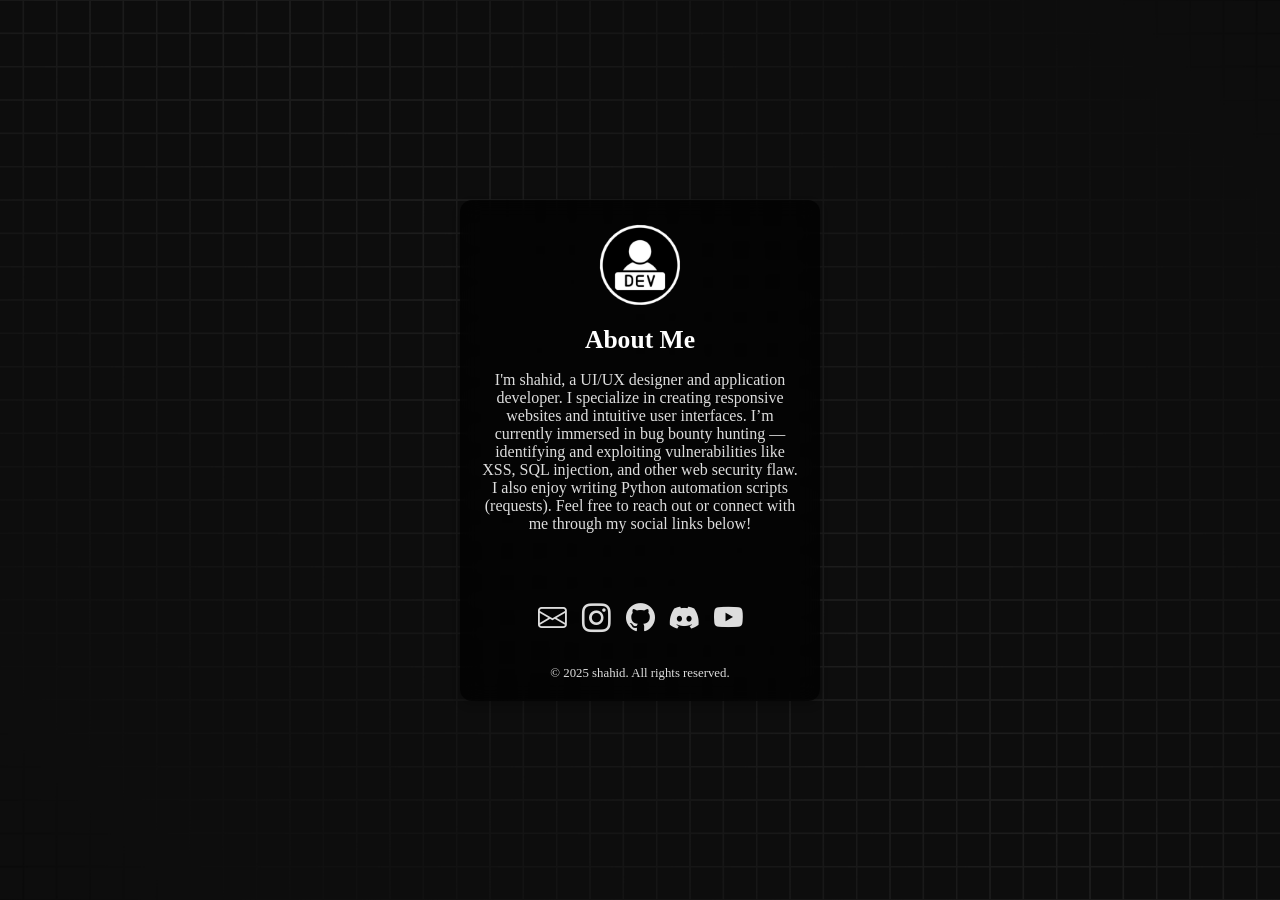
==== index.html @ e35a1c0a "f" ====
<!DOCTYPE html>
<html lang="en">
<head>
  <meta charset="UTF-8">
  <meta name="viewport" content="width=device-width, initial-scale=1.0">
  <meta http-equiv="Cache-Control" content="no-cache"/>
	<link rel="icon" type="image/png" href="/profile.png">
  <title>SHAHID.IS-A.DEV</title>
  <link href="https://cdn.jsdelivr.net/npm/bootstrap-icons/font/bootstrap-icons.css" rel="stylesheet">
  <link rel="stylesheet" href="style.css">
</head>
<body>
  <div class="card">
    <div class="profile-img"></div>
    <h2>About Me</h2>
    <p class="info">
      I'm shahid, a UI/UX designer and application developer. I specialize in creating responsive websites and intuitive user interfaces. I’m currently immersed in bug bounty hunting — identifying and exploiting vulnerabilities like XSS, SQL injection, and other web security flaw. I also enjoy writing Python automation scripts (requests). Feel free to reach out or connect with me through my social links below!
    </p>
    <div class="social-links">
      <a href="mailto:connect@shahid.is-a.dev" class="social-icon" target="_blank" rel="noopener noreferrer">
        <i class="bi bi-envelope"></i>
      </a>
      <a href="https://www.instagram.com/_md_shahid_9211_/" class="social-icon" target="_blank" rel="noopener noreferrer">
        <i class="bi bi-instagram"></i>
      </a>
      <a href="https://github.com/shahidadev" class="social-icon" target="_blank" rel="noopener noreferrer">
        <i class="bi bi-github"></i>
      </a>
      <a href="https://discord.com/users/shahidadev" class="social-icon" target="_blank" rel="noopener noreferrer">
        <i class="bi bi-discord"></i>
      </a>
      <a href="https://www.youtube.com/@Shahidis-aDev" class="social-icon" target="_blank" rel="noopener noreferrer">
        <i class="bi bi-youtube"></i>
      </a>
    </div>
    <footer class="footer">
      <p>&copy; 2025 shahid. All rights reserved.</p>
    </footer>
  </div>
</body>
</html>
---- style.css ----
html, body {
  margin: 0;
  padding: 0;
  height: 100%;
  overflow-x: hidden;
  background-color: #000;
  background-image: url('background.png');
  background-size: cover;
  background-position: center;
  background-repeat: no-repeat;
}

body {
  display: flex;
  justify-content: center;
  align-items: center;
  min-height: 100vh;
}

.card {
  background: rgba(0, 0, 0, 0.7);
  border-radius: 12px;
  box-shadow: 0 4px 8px rgba(0, 0, 0, 0.2);
  width: 90%;
  max-width: 320px;
  text-align: center;
  padding: 20px;
  color: white;
  backdrop-filter: blur(10px);
  display: flex;
  flex-direction: column;
  justify-content: space-between;
}

.profile-img {
  width: 90px;
  height: 90px;
  margin: 0 auto 15px;
  background-image: url('profile.png');
  background-size: cover;
  background-position: center;
  border-radius: 50%;
}

.card h2 {
  font-size: 1.6em;
  font-weight: bold;
  margin: 0;
}

.card .info {
  font-size: 1em;
  color: #ddd;
  margin-bottom: 70px;
}

.social-links {
  display: flex;
  justify-content: center;
  gap: 15px;
  margin-bottom: 10px;
}

.social-icon {
  color: #ddd;
  font-size: 1.8em;
  text-decoration: none;
  transition: color 0.3s ease;
}

.social-icon:hover {
  color: #007BFF;
}

.footer {
  font-size: 0.8em;
  color: #ddd;
  margin-top: 20px;
}

.footer p {
  margin: 0;
}
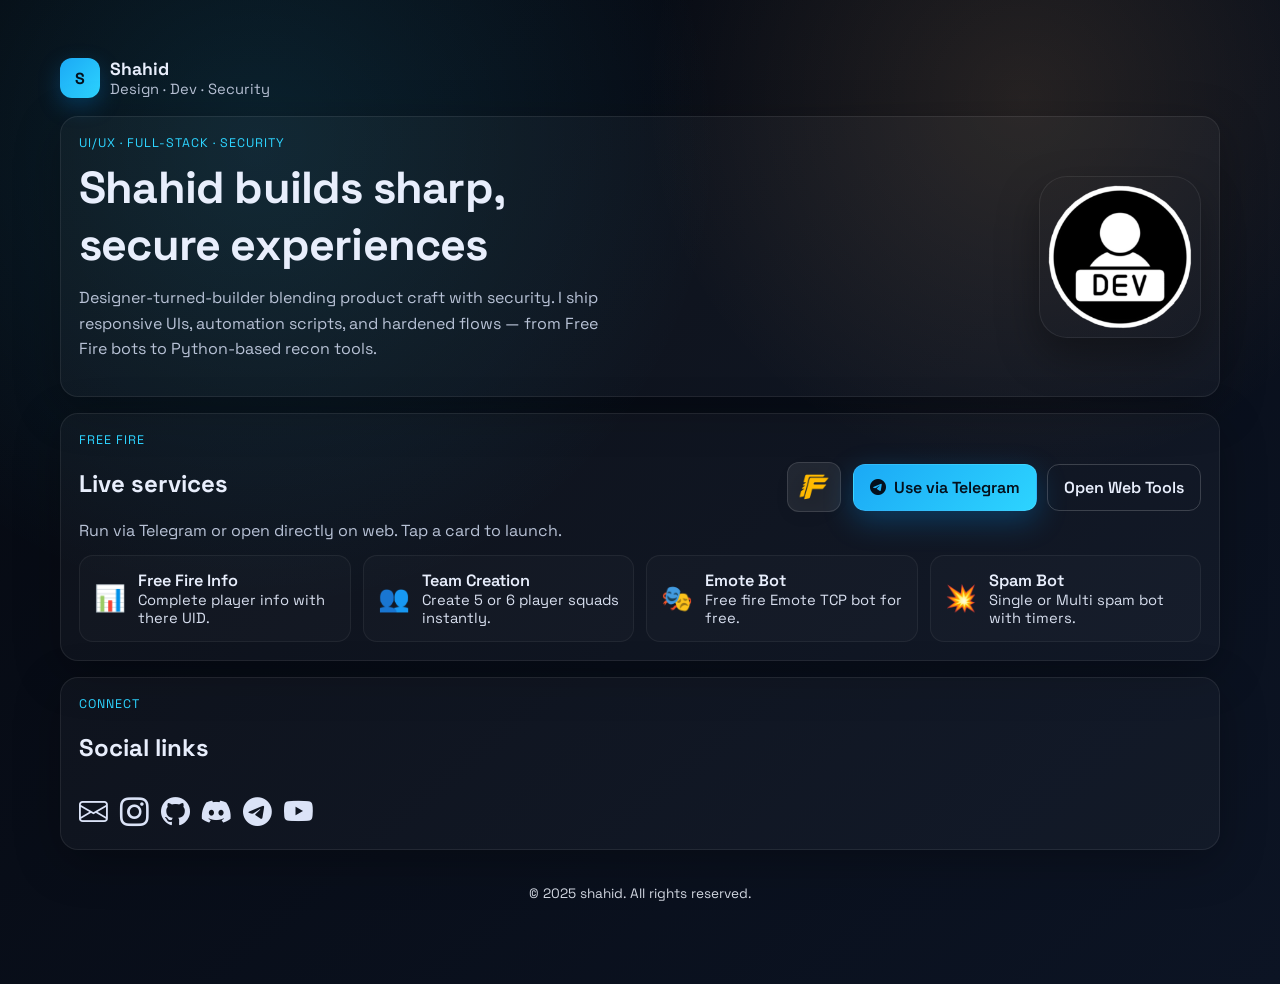
==== commit 16b0d2b3: "new site" ====
--- a/index.html
+++ b/index.html
@@ -6,33 +6,103 @@
   <meta http-equiv="Cache-Control" content="no-cache"/>
 	<link rel="icon" type="image/png" href="/profile.png">
   <title>SHAHID.IS-A.DEV</title>
+    <link href="https://fonts.googleapis.com/css2?family=Space+Grotesk:wght@400;500;600&display=swap" rel="stylesheet">
   <link href="https://cdn.jsdelivr.net/npm/bootstrap-icons/font/bootstrap-icons.css" rel="stylesheet">
   <link rel="stylesheet" href="style.css">
 </head>
 <body>
-  <div class="card">
-    <div class="profile-img"></div>
-    <h2>About Me</h2>
-    <p class="info">
-      I'm shahid, a UI/UX designer and application developer. I specialize in creating responsive websites and intuitive user interfaces. I’m currently immersed in bug bounty hunting — identifying and exploiting vulnerabilities like XSS, SQL injection, and other web security flaw. I also enjoy writing Python automation scripts (requests). Feel free to reach out or connect with me through my social links below!
-    </p>
-    <div class="social-links">
-      <a href="mailto:connect@shahid.is-a.dev" class="social-icon" target="_blank" rel="noopener noreferrer">
-        <i class="bi bi-envelope"></i>
-      </a>
-      <a href="https://www.instagram.com/_md_shahid_9211_/" class="social-icon" target="_blank" rel="noopener noreferrer">
-        <i class="bi bi-instagram"></i>
-      </a>
-      <a href="https://github.com/shahidadev" class="social-icon" target="_blank" rel="noopener noreferrer">
-        <i class="bi bi-github"></i>
-      </a>
-      <a href="https://discord.com/users/shahidadev" class="social-icon" target="_blank" rel="noopener noreferrer">
-        <i class="bi bi-discord"></i>
-      </a>
-      <a href="https://www.youtube.com/@Shahidis-aDev" class="social-icon" target="_blank" rel="noopener noreferrer">
-        <i class="bi bi-youtube"></i>
-      </a>
-    </div>
+  <div class="shell">
+    <header class="masthead">
+      <div class="brand">
+        <div class="brand-mark">S</div>
+        <div>
+          <div class="brand-name">Shahid</div>
+          <div class="brand-tag">Design · Dev · Security</div>
+        </div>
+      </div>
+    </header>
+
+    <main class="grid">
+      <section class="panel hero">
+        <div class="hero-copy">
+          <p class="eyebrow">UI/UX · Full-stack · Security</p>
+          <h1>Shahid builds sharp, secure experiences</h1>
+          <p class="lead">Designer-turned-builder blending product craft with security. I ship responsive UIs, automation scripts, and hardened flows — from Free Fire bots to Python-based recon tools.</p>
+        </div>
+        <div class="hero-visual">
+          <div class="profile-frame">
+            <div class="profile-img"></div>
+          </div>
+        </div>
+      </section>
+
+      <section class="panel services">
+        <div class="section-head">
+          <div>
+            <p class="eyebrow">Free Fire</p>
+            <h2>Live services</h2>
+            <p class="muted">Run via Telegram or open directly on web. Tap a card to launch.</p>
+          </div>
+          <div class="service-actions">
+            <div class="ff-logo">
+              <img src="free-fire-logo.png" alt="Free Fire logo">
+            </div>
+            <div class="hero-buttons tight">
+              <a class="btn primary" href="https://t.me/FF_Service_by_Shahid" target="_blank" rel="noopener noreferrer"><i class="bi bi-telegram"></i>Use via Telegram</a>
+              <a class="btn ghost" href="https://ffemotes.pages.dev/" target="_blank" rel="noopener noreferrer">Open Web Tools</a>
+            </div>
+          </div>
+        </div>
+        <div class="service-grid">
+          <a class="service-card" href="https://ffemotes.pages.dev/" target="_blank" rel="noopener noreferrer">
+            <div class="service-emoji">📊</div>
+            <div>
+              <div class="service-title">Free Fire Info</div>
+              <div class="service-text">Complete player info with there UID.</div>
+            </div>
+          </a>
+          <a class="service-card" href="https://ffemotes.pages.dev/" target="_blank" rel="noopener noreferrer">
+            <div class="service-emoji">👥</div>
+            <div>
+              <div class="service-title">Team Creation</div>
+              <div class="service-text">Create 5 or 6 player squads instantly.</div>
+            </div>
+          </a>
+          <a class="service-card" href="https://ffemotes.pages.dev/emote" target="_blank" rel="noopener noreferrer">
+            <div class="service-emoji">🎭</div>
+            <div>
+              <div class="service-title">Emote Bot</div>
+              <div class="service-text">Free fire Emote TCP bot for free.</div>
+            </div>
+          </a>
+          <a class="service-card" href="https://ffemotes.pages.dev/spam" target="_blank" rel="noopener noreferrer">
+            <div class="service-emoji">💥</div>
+            <div>
+              <div class="service-title">Spam Bot</div>
+              <div class="service-text">Single or Multi spam bot with timers.</div>
+            </div>
+          </a>
+        </div>
+      </section>
+
+      <section class="panel socials">
+        <div class="section-head">
+          <div>
+            <p class="eyebrow">Connect</p>
+            <h2>Social links</h2>
+          </div>
+        </div>
+        <div class="social-links">
+          <a href="mailto:connect@shahid.is-a.dev" class="social-icon" target="_blank" rel="noopener noreferrer"><i class="bi bi-envelope"></i></a>
+          <a href="https://www.instagram.com/_md_shahid_9211_/" class="social-icon" target="_blank" rel="noopener noreferrer"><i class="bi bi-instagram"></i></a>
+          <a href="https://github.com/shahidadev" class="social-icon" target="_blank" rel="noopener noreferrer"><i class="bi bi-github"></i></a>
+          <a href="https://discord.com/users/shahidadev" class="social-icon" target="_blank" rel="noopener noreferrer"><i class="bi bi-discord"></i></a>
+          <a href="https://t.me/ShahidaDev" class="social-icon" target="_blank" rel="noopener noreferrer"><i class="bi bi-telegram"></i></a>
+          <a href="https://www.youtube.com/@Shahidis-aDev" class="social-icon" target="_blank" rel="noopener noreferrer"><i class="bi bi-youtube"></i></a>
+        </div>
+      </section>
+    </main>
+
     <footer class="footer">
       <p>&copy; 2025 shahid. All rights reserved.</p>
     </footer>
--- a/style.css
+++ b/style.css
@@ -1,83 +1,353 @@
+:root {
+  --bg-1: #05080f;
+  --bg-2: #0c1424;
+  --accent: #2dd4ff;
+  --accent-2: #ffb86b;
+  --panel: rgba(255, 255, 255, 0.03);
+  --panel-border: rgba(255, 255, 255, 0.08);
+  --text: #e8eefc;
+  --muted: #b8c2d6;
+}
+
 html, body {
   margin: 0;
   padding: 0;
   height: 100%;
-  overflow-x: hidden;
-  background-color: #000;
-  background-image: url('background.png');
-  background-size: cover;
-  background-position: center;
-  background-repeat: no-repeat;
+  overflow-x: hidden;
+  background: radial-gradient(circle at 20% 15%, rgba(45, 212, 255, 0.12), transparent 35%),
+              radial-gradient(circle at 80% 10%, rgba(255, 184, 107, 0.12), transparent 28%),
+              linear-gradient(140deg, var(--bg-1), var(--bg-2));
+  font-family: 'Space Grotesk', system-ui, -apple-system, sans-serif;
+  color: var(--text);
+}
+:root {
+  --bg-1: #05080f;
+  --bg-2: #0c1424;
+  --accent: #2dd4ff;
+  --accent-2: #ffb86b;
+  --panel: rgba(255, 255, 255, 0.03);
+  --panel-border: rgba(255, 255, 255, 0.08);
+  --text: #e8eefc;
+  --muted: #b8c2d6;
+}
+
+html, body {
+  margin: 0;
+  padding: 0;
+  height: 100%;
+  overflow-x: hidden;
+  background: radial-gradient(circle at 20% 15%, rgba(45, 212, 255, 0.12), transparent 35%),
+              radial-gradient(circle at 80% 10%, rgba(255, 184, 107, 0.12), transparent 28%),
+              linear-gradient(140deg, var(--bg-1), var(--bg-2));
+  font-family: 'Space Grotesk', system-ui, -apple-system, sans-serif;
+  color: var(--text);
 }
 
 body {
   display: flex;
   justify-content: center;
-  align-items: center;
   min-height: 100vh;
-}
-
-.card {
-  background: rgba(0, 0, 0, 0.7);
+  padding: 42px 16px 42px;
+  flex-direction: column;
+}
+
+.shell {
+  width: min(1160px, 100%);
+  margin: 0 auto;
+  display: flex;
+  flex-direction: column;
+  gap: 18px;
+}
+
+.masthead {
+  display: flex;
+  justify-content: space-between;
+  align-items: center;
+  gap: 12px;
+}
+
+.brand {
+  display: inline-flex;
+  align-items: center;
+  gap: 10px;
+}
+
+.brand-mark {
+  width: 40px;
+  height: 40px;
   border-radius: 12px;
-  box-shadow: 0 4px 8px rgba(0, 0, 0, 0.2);
-  width: 90%;
-  max-width: 320px;
-  text-align: center;
-  padding: 20px;
-  color: white;
-  backdrop-filter: blur(10px);
-  display: flex;
-  flex-direction: column;
-  justify-content: space-between;
+  background: linear-gradient(135deg, #1ba9f5, var(--accent));
+  display: grid;
+  place-items: center;
+  font-weight: 800;
+  color: #04101c;
+  letter-spacing: -0.3px;
+  box-shadow: 0 8px 22px rgba(0, 153, 255, 0.25);
+}
+
+.brand-name {
+  font-weight: 700;
+  font-size: 1.1rem;
+}
+
+.brand-tag {
+  color: var(--muted);
+  font-size: 0.92rem;
+}
+
+.grid {
+  display: grid;
+  grid-template-columns: 1fr;
+  gap: 16px;
+}
+
+.panel {
+  background: var(--panel);
+  border: 1px solid var(--panel-border);
+  border-radius: 18px;
+  padding: 18px;
+  box-shadow: 0 12px 46px rgba(0, 0, 0, 0.28);
+}
+
+.hero {
+  display: grid;
+  grid-template-columns: repeat(auto-fit, minmax(280px, 1fr));
+  gap: 22px;
+  align-items: center;
+}
+
+.hero-copy h1 {
+  font-size: clamp(2.1rem, 4vw, 2.8rem);
+  margin: 8px 0 12px;
+  letter-spacing: -0.8px;
+}
+
+.lead {
+  color: var(--muted);
+  line-height: 1.6;
+  margin: 0 0 16px;
+}
+
+.hero-buttons {
+  display: flex;
+  gap: 10px;
+  flex-wrap: wrap;
+}
+
+.hero-buttons.tight {
+  justify-content: flex-end;
+}
+
+.hero-visual {
+  display: grid;
+  gap: 10px;
+  justify-items: end;
+}
+
+.profile-frame {
+  position: relative;
+  display: inline-block;
 }
 
 .profile-img {
-  width: 90px;
-  height: 90px;
-  margin: 0 auto 15px;
+  width: 160px;
+  height: 160px;
   background-image: url('profile.png');
   background-size: cover;
   background-position: center;
-  border-radius: 50%;
-}
-
-.card h2 {
+  border-radius: 28px;
+  box-shadow: 0 18px 42px rgba(0, 0, 0, 0.34);
+  border: 1px solid rgba(255, 255, 255, 0.08);
+}
+
+.stat-cards {
+  display: grid;
+  grid-template-columns: repeat(auto-fit, minmax(140px, 1fr));
+  gap: 10px;
+  width: 100%;
+}
+
+.stat {
+  background: rgba(255, 255, 255, 0.04);
+  border: 1px solid rgba(255, 255, 255, 0.08);
+  border-radius: 12px;
+  padding: 10px 12px;
+}
+
+.stat-label {
+  color: var(--muted);
+  font-size: 0.9rem;
+}
+
+.stat-value {
+  font-weight: 700;
+  margin-top: 4px;
+}
+
+.section-head {
+  display: flex;
+  justify-content: space-between;
+  align-items: center;
+  gap: 10px;
+  margin-bottom: 12px;
+  flex-wrap: wrap;
+}
+
+.section h2 {
+  margin: 4px 0;
+}
+
+.eyebrow {
+  text-transform: uppercase;
+  letter-spacing: 0.08em;
+  font-size: 0.78rem;
+  color: var(--accent);
+  margin: 0;
+}
+
+.muted {
+  color: var(--muted);
+  margin: 0;
+  line-height: 1.5;
+}
+
+.services .service-grid {
+  display: grid;
+  grid-template-columns: repeat(auto-fit, minmax(230px, 1fr));
+  gap: 12px;
+}
+
+.service-actions {
+  display: flex;
+  align-items: center;
+  gap: 12px;
+  flex-wrap: wrap;
+}
+
+.ff-logo {
+  background: rgba(255, 255, 255, 0.08);
+  border: 1px solid rgba(255, 255, 255, 0.12);
+  padding: 8px 10px;
+  border-radius: 12px;
+  display: inline-flex;
+  align-items: center;
+}
+
+.ff-logo img {
+  height: 32px;
+  width: auto;
+  filter: drop-shadow(0 6px 12px rgba(0, 0, 0, 0.35));
+}
+
+.service-card {
+  display: flex;
+  align-items: center;
+  gap: 12px;
+  text-decoration: none;
+  padding: 14px 14px;
+  border-radius: 14px;
+  background: rgba(255, 255, 255, 0.02);
+  border: 1px solid rgba(255, 255, 255, 0.06);
+  color: var(--text);
+  transition: transform 0.2s ease, border-color 0.2s ease, background 0.2s ease, box-shadow 0.2s ease;
+}
+
+.service-card:hover {
+  transform: translateY(-2px);
+  border-color: rgba(45, 212, 255, 0.55);
+  background: rgba(45, 212, 255, 0.08);
+  box-shadow: 0 10px 24px rgba(0, 0, 0, 0.28);
+}
+
+.service-emoji {
   font-size: 1.6em;
-  font-weight: bold;
-  margin: 0;
-}
-
-.card .info {
-  font-size: 1em;
-  color: #ddd;
-  margin-bottom: 70px;
+  width: 34px;
+  text-align: center;
+}
+
+.service-title {
+  font-weight: 600;
+  font-size: 1.02em;
+}
+
+.service-text {
+  color: #d7deee;
+  font-size: 0.92em;
+}
+
+.btn {
+  display: inline-flex;
+  align-items: center;
+  gap: 8px;
+  padding: 12px 16px;
+  border-radius: 12px;
+  text-decoration: none;
+  font-weight: 600;
+  border: 1px solid transparent;
+  transition: transform 0.2s ease, box-shadow 0.2s ease, filter 0.2s ease, border-color 0.2s ease;
+}
+
+.btn.primary {
+  background: linear-gradient(135deg, #1ba9f5, var(--accent));
+  color: #04101c;
+  border-color: rgba(255, 255, 255, 0.08);
+  box-shadow: 0 10px 30px rgba(0, 153, 255, 0.28);
+}
+
+.btn.primary:hover {
+  transform: translateY(-1px) scale(1.01);
+  filter: brightness(1.05);
+}
+
+.btn.ghost {
+  background: transparent;
+  color: var(--text);
+  border-color: rgba(255, 255, 255, 0.18);
+}
+
+.btn.ghost:hover {
+  border-color: var(--accent);
+  transform: translateY(-1px);
 }
 
 .social-links {
   display: flex;
-  justify-content: center;
-  gap: 15px;
-  margin-bottom: 10px;
+  flex-wrap: wrap;
+  gap: 12px;
+  margin-top: 4px;
 }
 
 .social-icon {
-  color: #ddd;
+  color: #dbe3f7;
   font-size: 1.8em;
   text-decoration: none;
-  transition: color 0.3s ease;
+  transition: color 0.2s ease, transform 0.2s ease;
 }
 
 .social-icon:hover {
-  color: #007BFF;
+  color: var(--accent);
+  transform: translateY(-1px);
 }
 
 .footer {
-  font-size: 0.8em;
-  color: #ddd;
-  margin-top: 20px;
-}
-
-.footer p {
-  margin: 0;
-}
+  font-size: 0.85em;
+  color: #d1d6e0;
+  text-align: center;
+  margin: 4px 0 10px;
+}
+
+@media (max-width: 720px) {
+  .masthead {
+    flex-direction: column;
+    align-items: flex-start;
+  }
+
+  .hero-visual {
+    justify-items: start;
+  }
+
+  .hero-buttons.tight {
+    justify-content: flex-start;
+  }
+}
+}
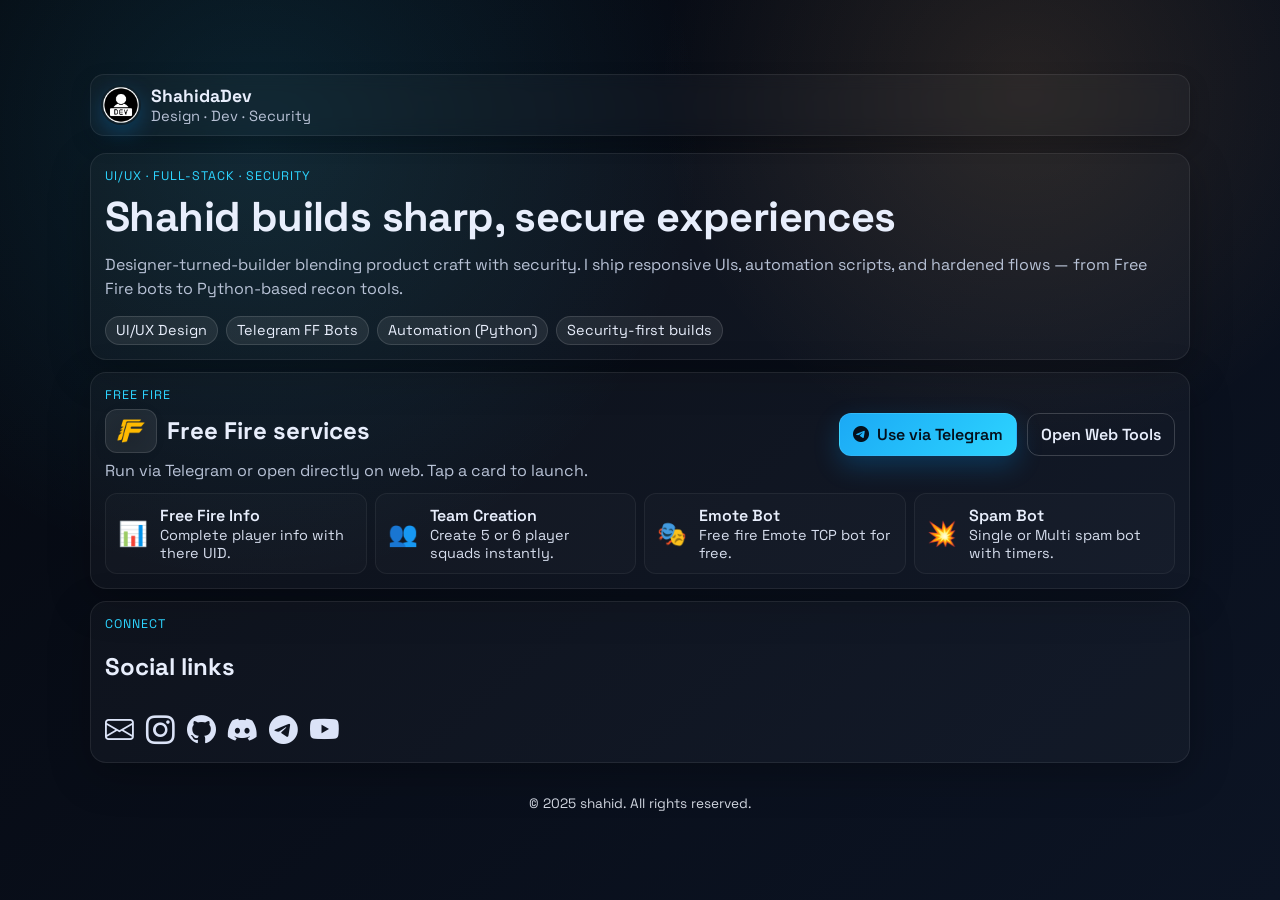
==== commit 671c6cdb: "h" ====
--- a/index.html
+++ b/index.html
@@ -1,55 +1,66 @@
 <!DOCTYPE html>
 <html lang="en">
+
 <head>
   <meta charset="UTF-8">
   <meta name="viewport" content="width=device-width, initial-scale=1.0">
-  <meta http-equiv="Cache-Control" content="no-cache"/>
-	<link rel="icon" type="image/png" href="/profile.png">
+  <meta http-equiv="Cache-Control" content="no-cache" />
+  <link rel="icon" type="image/png" href="/profile.png">
   <title>SHAHID.IS-A.DEV</title>
-    <link href="https://fonts.googleapis.com/css2?family=Space+Grotesk:wght@400;500;600&display=swap" rel="stylesheet">
+  <link href="https://fonts.googleapis.com/css2?family=Space+Grotesk:wght@400;500;600&display=swap" rel="stylesheet">
   <link href="https://cdn.jsdelivr.net/npm/bootstrap-icons/font/bootstrap-icons.css" rel="stylesheet">
   <link rel="stylesheet" href="style.css">
 </head>
+
 <body>
   <div class="shell">
-    <header class="masthead">
-      <div class="brand">
-        <div class="brand-mark">S</div>
-        <div>
-          <div class="brand-name">Shahid</div>
-          <div class="brand-tag">Design · Dev · Security</div>
-        </div>
-      </div>
-    </header>
 
     <main class="grid">
+      <header class="masthead">
+        <div class="brand">
+          <div class="brand-mark">
+            <img src="profile.png" alt="Shahid logo">
+          </div>
+          <div>
+            <div class="brand-name">ShahidaDev</div>
+            <div class="brand-tag">Design · Dev · Security</div>
+          </div>
+        </div>
+      </header>
+
       <section class="panel hero">
         <div class="hero-copy">
           <p class="eyebrow">UI/UX · Full-stack · Security</p>
           <h1>Shahid builds sharp, secure experiences</h1>
-          <p class="lead">Designer-turned-builder blending product craft with security. I ship responsive UIs, automation scripts, and hardened flows — from Free Fire bots to Python-based recon tools.</p>
-        </div>
-        <div class="hero-visual">
-          <div class="profile-frame">
-            <div class="profile-img"></div>
+          <p class="lead">Designer-turned-builder blending product craft with security. I ship responsive UIs,
+            automation scripts, and hardened flows — from Free Fire bots to Python-based recon tools.</p>
+          <div class="info-chips">
+            <span class="chip">UI/UX Design</span>
+            <span class="chip">Telegram FF Bots</span>
+            <span class="chip">Automation (Python)</span>
+            <span class="chip">Security-first builds</span>
           </div>
         </div>
       </section>
 
       <section class="panel services">
         <div class="section-head">
-          <div>
+          <div class="section-left">
             <p class="eyebrow">Free Fire</p>
-            <h2>Live services</h2>
+            <div class="section-title">
+              <div class="ff-logo">
+                <img src="free-fire-logo.png" alt="Free Fire logo">
+              </div>
+              <h2>Free Fire services</h2>
+            </div>
             <p class="muted">Run via Telegram or open directly on web. Tap a card to launch.</p>
           </div>
           <div class="service-actions">
-            <div class="ff-logo">
-              <img src="free-fire-logo.png" alt="Free Fire logo">
-            </div>
             <div class="hero-buttons tight">
-              <a class="btn primary" href="https://t.me/FF_Service_by_Shahid" target="_blank" rel="noopener noreferrer"><i class="bi bi-telegram"></i>Use via Telegram</a>
-              <a class="btn ghost" href="https://ffemotes.pages.dev/" target="_blank" rel="noopener noreferrer">Open Web Tools</a>
+              <a class="btn primary" href="https://t.me/FF_Service_by_Shahid" target="_blank"
+                rel="noopener noreferrer"><i class="bi bi-telegram"></i>Use via Telegram</a>
+              <a class="btn ghost" href="https://ffemotes.pages.dev/" target="_blank" rel="noopener noreferrer">Open Web
+                Tools</a>
             </div>
           </div>
         </div>
@@ -93,19 +104,26 @@
           </div>
         </div>
         <div class="social-links">
-          <a href="mailto:connect@shahid.is-a.dev" class="social-icon" target="_blank" rel="noopener noreferrer"><i class="bi bi-envelope"></i></a>
-          <a href="https://www.instagram.com/_md_shahid_9211_/" class="social-icon" target="_blank" rel="noopener noreferrer"><i class="bi bi-instagram"></i></a>
-          <a href="https://github.com/shahidadev" class="social-icon" target="_blank" rel="noopener noreferrer"><i class="bi bi-github"></i></a>
-          <a href="https://discord.com/users/shahidadev" class="social-icon" target="_blank" rel="noopener noreferrer"><i class="bi bi-discord"></i></a>
-          <a href="https://t.me/ShahidaDev" class="social-icon" target="_blank" rel="noopener noreferrer"><i class="bi bi-telegram"></i></a>
-          <a href="https://www.youtube.com/@Shahidis-aDev" class="social-icon" target="_blank" rel="noopener noreferrer"><i class="bi bi-youtube"></i></a>
+          <a href="mailto:connect@shahid.is-a.dev" class="social-icon" target="_blank" rel="noopener noreferrer"><i
+              class="bi bi-envelope"></i></a>
+          <a href="https://www.instagram.com/_md_shahid_9211_/" class="social-icon" target="_blank"
+            rel="noopener noreferrer"><i class="bi bi-instagram"></i></a>
+          <a href="https://github.com/shahidadev" class="social-icon" target="_blank" rel="noopener noreferrer"><i
+              class="bi bi-github"></i></a>
+          <a href="https://discord.com/users/shahidadev" class="social-icon" target="_blank"
+            rel="noopener noreferrer"><i class="bi bi-discord"></i></a>
+          <a href="https://t.me/ShahidaDev" class="social-icon" target="_blank" rel="noopener noreferrer"><i
+              class="bi bi-telegram"></i></a>
+          <a href="https://www.youtube.com/@Shahidis-aDev" class="social-icon" target="_blank"
+            rel="noopener noreferrer"><i class="bi bi-youtube"></i></a>
         </div>
       </section>
     </main>
 
     <footer class="footer">
-      <p>&copy; 2025 shahid. All rights reserved.</p>
+      <p> &copy; 2025 shahid. All rights reserved.</p>
     </footer>
   </div>
 </body>
-</html>
+
+</html>
--- a/style.css
+++ b/style.css
@@ -1,3 +1,7 @@
+* {
+  box-sizing: border-box;
+}
+
 :root {
   --bg-1: #05080f;
   --bg-2: #0c1424;
@@ -12,7 +16,6 @@
 html, body {
   margin: 0;
   padding: 0;
-  height: 100%;
   overflow-x: hidden;
   background: radial-gradient(circle at 20% 15%, rgba(45, 212, 255, 0.12), transparent 35%),
               radial-gradient(circle at 80% 10%, rgba(255, 184, 107, 0.12), transparent 28%),
@@ -20,43 +23,22 @@
   font-family: 'Space Grotesk', system-ui, -apple-system, sans-serif;
   color: var(--text);
 }
-:root {
-  --bg-1: #05080f;
-  --bg-2: #0c1424;
-  --accent: #2dd4ff;
-  --accent-2: #ffb86b;
-  --panel: rgba(255, 255, 255, 0.03);
-  --panel-border: rgba(255, 255, 255, 0.08);
-  --text: #e8eefc;
-  --muted: #b8c2d6;
-}
-
-html, body {
-  margin: 0;
-  padding: 0;
-  height: 100%;
-  overflow-x: hidden;
-  background: radial-gradient(circle at 20% 15%, rgba(45, 212, 255, 0.12), transparent 35%),
-              radial-gradient(circle at 80% 10%, rgba(255, 184, 107, 0.12), transparent 28%),
-              linear-gradient(140deg, var(--bg-1), var(--bg-2));
-  font-family: 'Space Grotesk', system-ui, -apple-system, sans-serif;
-  color: var(--text);
-}
 
 body {
   display: flex;
   justify-content: center;
   min-height: 100vh;
-  padding: 42px 16px 42px;
+  padding: 36px 14px 32px;
   flex-direction: column;
+  overflow-y: auto;
 }
 
 .shell {
-  width: min(1160px, 100%);
+  width: min(1100px, calc(100% - 12px));
   margin: 0 auto;
   display: flex;
   flex-direction: column;
-  gap: 18px;
+  gap: 14px;
 }
 
 .masthead {
@@ -64,6 +46,16 @@
   justify-content: space-between;
   align-items: center;
   gap: 12px;
+  position: sticky;
+  top: 10px;
+  z-index: 10;
+  padding: 10px;
+  margin: 5px 0px;
+  background: var(--panel);
+  border: 1px solid var(--panel-border);
+  border-radius: 14px;
+  box-shadow: 0 8px 20px rgba(0, 0, 0, 0.22);
+  backdrop-filter: blur(8px);
 }
 
 .brand {
@@ -75,14 +67,18 @@
 .brand-mark {
   width: 40px;
   height: 40px;
+  border-radius: 50%;
+  display: grid;
+  place-items: center;
+  overflow: hidden;
+  box-shadow: 0 8px 22px rgba(0, 153, 255, 0.25);
+}
+
+.brand-mark img {
+  width: 100%;
+  height: 100%;
+  object-fit: cover;
   border-radius: 12px;
-  background: linear-gradient(135deg, #1ba9f5, var(--accent));
-  display: grid;
-  place-items: center;
-  font-weight: 800;
-  color: #04101c;
-  letter-spacing: -0.3px;
-  box-shadow: 0 8px 22px rgba(0, 153, 255, 0.25);
 }
 
 .brand-name {
@@ -98,34 +94,53 @@
 .grid {
   display: grid;
   grid-template-columns: 1fr;
-  gap: 16px;
+  gap: 12px;
 }
 
 .panel {
   background: var(--panel);
   border: 1px solid var(--panel-border);
-  border-radius: 18px;
-  padding: 18px;
-  box-shadow: 0 12px 46px rgba(0, 0, 0, 0.28);
+  border-radius: 16px;
+  padding: 14px;
+  box-shadow: 0 12px 40px rgba(0, 0, 0, 0.26);
+  overflow: hidden;
 }
 
 .hero {
   display: grid;
-  grid-template-columns: repeat(auto-fit, minmax(280px, 1fr));
-  gap: 22px;
+  grid-template-columns: repeat(auto-fit, minmax(260px, 1fr));
+  gap: 12px;
   align-items: center;
 }
 
 .hero-copy h1 {
-  font-size: clamp(2.1rem, 4vw, 2.8rem);
-  margin: 8px 0 12px;
-  letter-spacing: -0.8px;
+  font-size: clamp(1.9rem, 4vw, 2.6rem);
+  margin: 6px 0 10px;
+  letter-spacing: -0.6px;
 }
 
 .lead {
   color: var(--muted);
-  line-height: 1.6;
-  margin: 0 0 16px;
+  line-height: 1.55;
+  margin: 0 0 14px;
+}
+
+.info-chips {
+  display: flex;
+  flex-wrap: wrap;
+  gap: 8px;
+}
+
+.chip {
+  display: inline-flex;
+  align-items: center;
+  padding: 6px 10px;
+  border-radius: 999px;
+  background: rgba(255, 255, 255, 0.08);
+  border: 1px solid rgba(255, 255, 255, 0.12);
+  font-size: 0.9rem;
+  color: var(--text);
+  line-height: 1;
 }
 
 .hero-buttons {
@@ -150,13 +165,13 @@
 }
 
 .profile-img {
-  width: 160px;
-  height: 160px;
+  width: 150px;
+  height: 150px;
   background-image: url('profile.png');
   background-size: cover;
   background-position: center;
-  border-radius: 28px;
-  box-shadow: 0 18px 42px rgba(0, 0, 0, 0.34);
+  border-radius: 26px;
+  box-shadow: 0 16px 38px rgba(0, 0, 0, 0.32);
   border: 1px solid rgba(255, 255, 255, 0.08);
 }
 
@@ -189,8 +204,25 @@
   justify-content: space-between;
   align-items: center;
   gap: 10px;
-  margin-bottom: 12px;
-  flex-wrap: wrap;
+  margin-bottom: 10px;
+  flex-wrap: wrap;
+}
+
+.section-left {
+  display: flex;
+  flex-direction: column;
+  gap: 6px;
+}
+
+.section-title {
+  display: flex;
+  align-items: center;
+  gap: 10px;
+  flex-wrap: wrap;
+}
+
+.section-title h2 {
+  margin: 0;
 }
 
 .section h2 {
@@ -213,28 +245,28 @@
 
 .services .service-grid {
   display: grid;
-  grid-template-columns: repeat(auto-fit, minmax(230px, 1fr));
-  gap: 12px;
+  grid-template-columns: repeat(auto-fit, minmax(210px, 1fr));
+  gap: 8px;
 }
 
 .service-actions {
   display: flex;
   align-items: center;
-  gap: 12px;
+  gap: 10px;
   flex-wrap: wrap;
 }
 
 .ff-logo {
   background: rgba(255, 255, 255, 0.08);
   border: 1px solid rgba(255, 255, 255, 0.12);
-  padding: 8px 10px;
+  padding: 6px 10px;
   border-radius: 12px;
   display: inline-flex;
   align-items: center;
 }
 
 .ff-logo img {
-  height: 32px;
+  height: 30px;
   width: auto;
   filter: drop-shadow(0 6px 12px rgba(0, 0, 0, 0.35));
 }
@@ -244,8 +276,8 @@
   align-items: center;
   gap: 12px;
   text-decoration: none;
-  padding: 14px 14px;
-  border-radius: 14px;
+  padding: 11px 12px;
+  border-radius: 12px;
   background: rgba(255, 255, 255, 0.02);
   border: 1px solid rgba(255, 255, 255, 0.06);
   color: var(--text);
@@ -256,30 +288,30 @@
   transform: translateY(-2px);
   border-color: rgba(45, 212, 255, 0.55);
   background: rgba(45, 212, 255, 0.08);
-  box-shadow: 0 10px 24px rgba(0, 0, 0, 0.28);
+  box-shadow: 0 10px 20px rgba(0, 0, 0, 0.26);
 }
 
 .service-emoji {
-  font-size: 1.6em;
-  width: 34px;
+  font-size: 1.5em;
+  width: 32px;
   text-align: center;
 }
 
 .service-title {
   font-weight: 600;
-  font-size: 1.02em;
+  font-size: 1em;
 }
 
 .service-text {
   color: #d7deee;
-  font-size: 0.92em;
+  font-size: 0.9em;
 }
 
 .btn {
   display: inline-flex;
   align-items: center;
   gap: 8px;
-  padding: 12px 16px;
+  padding: 10px 13px;
   border-radius: 12px;
   text-decoration: none;
   font-weight: 600;
@@ -291,7 +323,7 @@
   background: linear-gradient(135deg, #1ba9f5, var(--accent));
   color: #04101c;
   border-color: rgba(255, 255, 255, 0.08);
-  box-shadow: 0 10px 30px rgba(0, 153, 255, 0.28);
+  box-shadow: 0 10px 26px rgba(0, 153, 255, 0.24);
 }
 
 .btn.primary:hover {
@@ -337,17 +369,52 @@
 }
 
 @media (max-width: 720px) {
+  body {
+    padding: 24px 14px 28px;
+  }
+
   .masthead {
     flex-direction: column;
     align-items: flex-start;
+    gap: 6px;
+    position: sticky;
+    top: 8px;
+  }
+
+  .grid {
+    gap: 10px;
+  }
+
+  .panel {
+    padding: 14px;
+  }
+
+  .hero {
+    grid-template-columns: 1fr;
   }
 
   .hero-visual {
-    justify-items: start;
-  }
-
-  .hero-buttons.tight {
-    justify-content: flex-start;
-  }
-}
-}
+    justify-items: center;
+  }
+
+  .hero-buttons.tight,
+  .service-actions .btn,
+  .hero-buttons .btn {
+    width: 100%;
+    justify-content: center;
+  }
+
+  .service-actions {
+    flex-direction: column;
+    align-items: flex-start;
+  }
+
+  .services .service-grid {
+    grid-template-columns: 1fr;
+  }
+
+  .profile-img {
+    width: 130px;
+    height: 130px;
+  }
+}
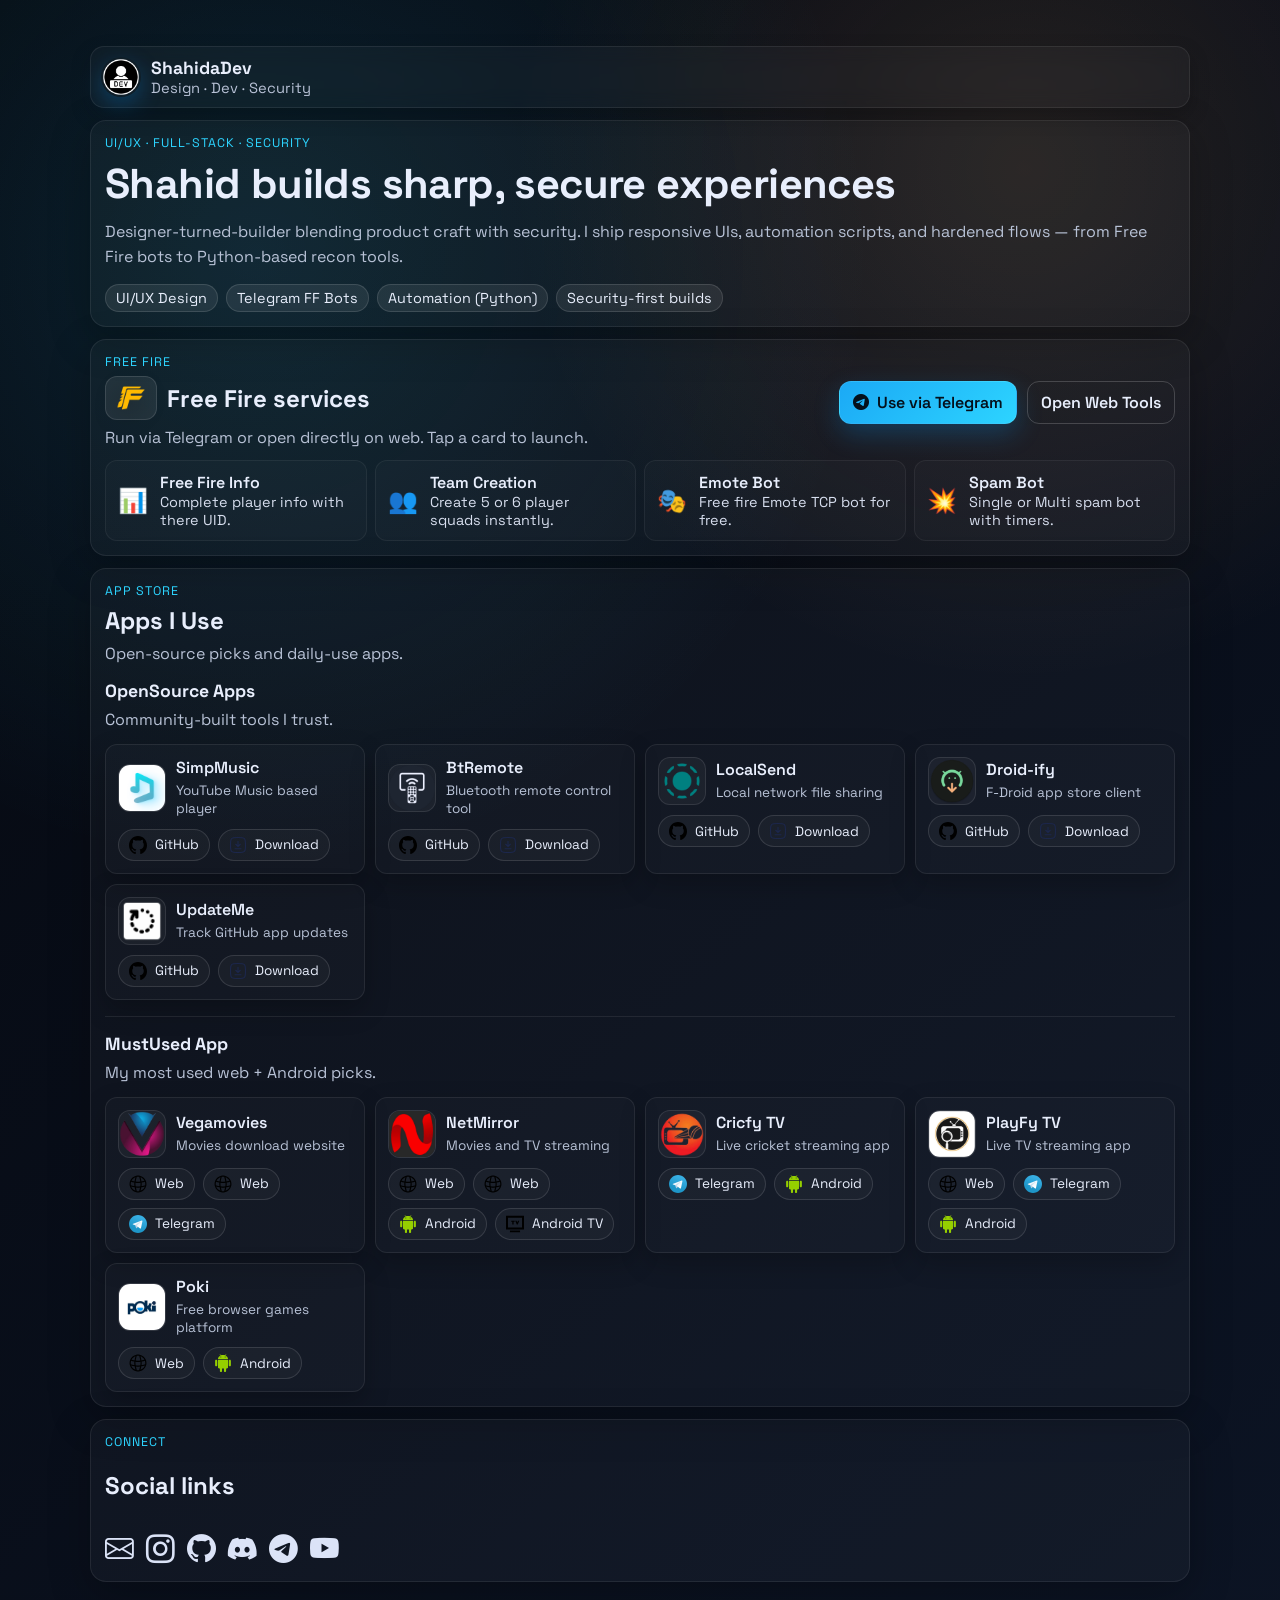
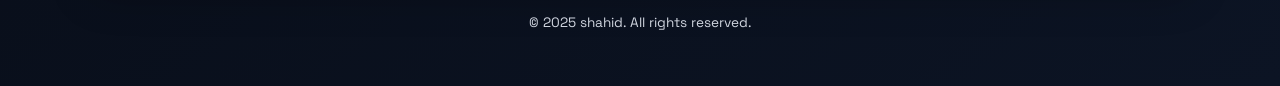
==== commit c1eea5a2: "App store" ====
--- a/index.html
+++ b/index.html
@@ -9,7 +9,8 @@
   <title>SHAHID.IS-A.DEV</title>
   <link href="https://fonts.googleapis.com/css2?family=Space+Grotesk:wght@400;500;600&display=swap" rel="stylesheet">
   <link href="https://cdn.jsdelivr.net/npm/bootstrap-icons/font/bootstrap-icons.css" rel="stylesheet">
-  <link rel="stylesheet" href="style.css">
+  <link rel="stylesheet" href="assets/css/style.css">
+  <script src="assets/js/appstore.js" defer></script>
 </head>
 
 <body>
@@ -49,7 +50,7 @@
             <p class="eyebrow">Free Fire</p>
             <div class="section-title">
               <div class="ff-logo">
-                <img src="free-fire-logo.png" alt="Free Fire logo">
+                <img src="assets/images/free-fire-logo.png" alt="Free Fire logo">
               </div>
               <h2>Free Fire services</h2>
             </div>
@@ -96,6 +97,38 @@
         </div>
       </section>
 
+      <section class="panel appstore">
+        <div class="section-head">
+          <div class="section-left">
+            <p class="eyebrow">App Store</p>
+            <div class="section-title">
+              <h2>Apps I Use</h2>
+            </div>
+            <p class="muted">Open-source picks and daily-use apps.</p>
+          </div>
+        </div>
+        <div class="appstore-grid">
+          <div class="appstore-block">
+            <div class="block-head">
+              <h3>OpenSource Apps</h3>
+              <p class="muted">Community-built tools I trust.</p>
+            </div>
+            <div class="app-grid" data-app-grid="open_source_apps">
+              <div class="app-placeholder">Loading apps...</div>
+            </div>
+          </div>
+          <div class="appstore-block">
+            <div class="block-head">
+              <h3>MustUsed App</h3>
+              <p class="muted">My most used web + Android picks.</p>
+            </div>
+            <div class="app-grid" data-app-grid="most_used_apps">
+              <div class="app-placeholder">Loading apps...</div>
+            </div>
+          </div>
+        </div>
+      </section>
+
       <section class="panel socials">
         <div class="section-head">
           <div>
--- a/assets/css/style.css
+++ b/assets/css/style.css
@@ -0,0 +1,540 @@
+* {
+  box-sizing: border-box;
+}
+
+:root {
+  --bg-1: #05080f;
+  --bg-2: #0c1424;
+  --accent: #2dd4ff;
+  --accent-2: #ffb86b;
+  --panel: rgba(255, 255, 255, 0.03);
+  --panel-border: rgba(255, 255, 255, 0.08);
+  --text: #e8eefc;
+  --muted: #b8c2d6;
+}
+
+html, body {
+  margin: 0;
+  padding: 0;
+  overflow-x: hidden;
+  background: radial-gradient(circle at 20% 15%, rgba(45, 212, 255, 0.12), transparent 35%),
+              radial-gradient(circle at 80% 10%, rgba(255, 184, 107, 0.12), transparent 28%),
+              linear-gradient(140deg, var(--bg-1), var(--bg-2));
+  font-family: 'Space Grotesk', system-ui, -apple-system, sans-serif;
+  color: var(--text);
+}
+
+body {
+  display: flex;
+  justify-content: center;
+  min-height: 100vh;
+  padding: 36px 14px 32px;
+  flex-direction: column;
+  overflow-y: auto;
+}
+
+.shell {
+  width: min(1100px, calc(100% - 12px));
+  margin: 0 auto;
+  display: flex;
+  flex-direction: column;
+  gap: 14px;
+}
+
+.masthead {
+  display: flex;
+  justify-content: space-between;
+  align-items: center;
+  gap: 12px;
+  position: sticky;
+  top: 10px;
+  z-index: 10;
+  padding: 10px;
+  margin: 5px 0px;
+  background: var(--panel);
+  border: 1px solid var(--panel-border);
+  border-radius: 14px;
+  box-shadow: 0 8px 20px rgba(0, 0, 0, 0.22);
+  backdrop-filter: blur(8px);
+}
+
+.brand {
+  display: inline-flex;
+  align-items: center;
+  gap: 10px;
+}
+
+.brand-mark {
+  width: 40px;
+  height: 40px;
+  border-radius: 50%;
+  display: grid;
+  place-items: center;
+  overflow: hidden;
+  box-shadow: 0 8px 22px rgba(0, 153, 255, 0.25);
+}
+
+.brand-mark img {
+  width: 100%;
+  height: 100%;
+  object-fit: cover;
+  border-radius: 12px;
+}
+
+.brand-name {
+  font-weight: 700;
+  font-size: 1.1rem;
+}
+
+.brand-tag {
+  color: var(--muted);
+  font-size: 0.92rem;
+}
+
+.grid {
+  display: grid;
+  grid-template-columns: 1fr;
+  gap: 12px;
+}
+
+.panel {
+  background: var(--panel);
+  border: 1px solid var(--panel-border);
+  border-radius: 16px;
+  padding: 14px;
+  box-shadow: 0 12px 40px rgba(0, 0, 0, 0.26);
+  overflow: hidden;
+}
+
+.hero {
+  display: grid;
+  grid-template-columns: repeat(auto-fit, minmax(260px, 1fr));
+  gap: 12px;
+  align-items: center;
+}
+
+.hero-copy h1 {
+  font-size: clamp(1.9rem, 4vw, 2.6rem);
+  margin: 6px 0 10px;
+  letter-spacing: -0.6px;
+}
+
+.lead {
+  color: var(--muted);
+  line-height: 1.55;
+  margin: 0 0 14px;
+}
+
+.info-chips {
+  display: flex;
+  flex-wrap: wrap;
+  gap: 8px;
+}
+
+.chip {
+  display: inline-flex;
+  align-items: center;
+  padding: 6px 10px;
+  border-radius: 999px;
+  background: rgba(255, 255, 255, 0.08);
+  border: 1px solid rgba(255, 255, 255, 0.12);
+  font-size: 0.9rem;
+  color: var(--text);
+  line-height: 1;
+}
+
+.hero-buttons {
+  display: flex;
+  gap: 10px;
+  flex-wrap: wrap;
+}
+
+.hero-buttons.tight {
+  justify-content: flex-end;
+}
+
+.hero-visual {
+  display: grid;
+  gap: 10px;
+  justify-items: end;
+}
+
+.profile-frame {
+  position: relative;
+  display: inline-block;
+}
+
+.profile-img {
+  width: 150px;
+  height: 150px;
+  background-image: url('profile.png');
+  background-size: cover;
+  background-position: center;
+  border-radius: 26px;
+  box-shadow: 0 16px 38px rgba(0, 0, 0, 0.32);
+  border: 1px solid rgba(255, 255, 255, 0.08);
+}
+
+.stat-cards {
+  display: grid;
+  grid-template-columns: repeat(auto-fit, minmax(140px, 1fr));
+  gap: 10px;
+  width: 100%;
+}
+
+.stat {
+  background: rgba(255, 255, 255, 0.04);
+  border: 1px solid rgba(255, 255, 255, 0.08);
+  border-radius: 12px;
+  padding: 10px 12px;
+}
+
+.stat-label {
+  color: var(--muted);
+  font-size: 0.9rem;
+}
+
+.stat-value {
+  font-weight: 700;
+  margin-top: 4px;
+}
+
+.section-head {
+  display: flex;
+  justify-content: space-between;
+  align-items: center;
+  gap: 10px;
+  margin-bottom: 10px;
+  flex-wrap: wrap;
+}
+
+.section-left {
+  display: flex;
+  flex-direction: column;
+  gap: 6px;
+}
+
+.section-title {
+  display: flex;
+  align-items: center;
+  gap: 10px;
+  flex-wrap: wrap;
+}
+
+.section-title h2 {
+  margin: 0;
+}
+
+.section h2 {
+  margin: 4px 0;
+}
+
+.eyebrow {
+  text-transform: uppercase;
+  letter-spacing: 0.08em;
+  font-size: 0.78rem;
+  color: var(--accent);
+  margin: 0;
+}
+
+.muted {
+  color: var(--muted);
+  margin: 0;
+  line-height: 1.5;
+}
+
+.services .service-grid {
+  display: grid;
+  grid-template-columns: repeat(auto-fit, minmax(210px, 1fr));
+  gap: 8px;
+}
+
+.service-actions {
+  display: flex;
+  align-items: center;
+  gap: 10px;
+  flex-wrap: wrap;
+}
+
+.ff-logo {
+  background: rgba(255, 255, 255, 0.08);
+  border: 1px solid rgba(255, 255, 255, 0.12);
+  padding: 6px 10px;
+  border-radius: 12px;
+  display: inline-flex;
+  align-items: center;
+}
+
+.ff-logo img {
+  height: 30px;
+  width: auto;
+  filter: drop-shadow(0 6px 12px rgba(0, 0, 0, 0.35));
+}
+
+.service-card {
+  display: flex;
+  align-items: center;
+  gap: 12px;
+  text-decoration: none;
+  padding: 11px 12px;
+  border-radius: 12px;
+  background: rgba(255, 255, 255, 0.02);
+  border: 1px solid rgba(255, 255, 255, 0.06);
+  color: var(--text);
+  transition: transform 0.2s ease, border-color 0.2s ease, background 0.2s ease, box-shadow 0.2s ease;
+}
+
+.service-card:hover {
+  transform: translateY(-2px);
+  border-color: rgba(45, 212, 255, 0.55);
+  background: rgba(45, 212, 255, 0.08);
+  box-shadow: 0 10px 20px rgba(0, 0, 0, 0.26);
+}
+
+.service-emoji {
+  font-size: 1.5em;
+  width: 32px;
+  text-align: center;
+}
+
+.service-title {
+  font-weight: 600;
+  font-size: 1em;
+}
+
+.service-text {
+  color: #d7deee;
+  font-size: 0.9em;
+}
+
+.appstore-grid {
+  display: grid;
+  grid-template-columns: 1fr;
+  gap: 16px;
+}
+
+.appstore-block {
+  background: transparent;
+  border: none;
+  padding: 4px 0 0;
+  display: flex;
+  flex-direction: column;
+  gap: 12px;
+}
+
+.appstore-block + .appstore-block {
+  border-top: 1px solid rgba(255, 255, 255, 0.08);
+  padding-top: 16px;
+}
+
+.block-head h3 {
+  margin: 0 0 6px;
+  font-size: 1.1rem;
+}
+
+.app-grid {
+  display: grid;
+  grid-template-columns: repeat(auto-fit, minmax(220px, 1fr));
+  gap: 10px;
+}
+
+.app-placeholder {
+  color: var(--muted);
+  font-size: 0.95rem;
+  padding: 8px 4px;
+}
+
+.app-card {
+  display: flex;
+  flex-direction: column;
+  gap: 10px;
+  background: rgba(255, 255, 255, 0.02);
+  border: 1px solid rgba(255, 255, 255, 0.08);
+  border-radius: 12px;
+  padding: 12px;
+  box-shadow: 0 10px 26px rgba(0, 0, 0, 0.22);
+}
+
+.app-top {
+  display: flex;
+  align-items: center;
+  gap: 10px;
+}
+
+.app-logo {
+  width: 48px;
+  height: 48px;
+  border-radius: 12px;
+  overflow: hidden;
+  border: 1px solid rgba(255, 255, 255, 0.1);
+  flex-shrink: 0;
+  background: rgba(255, 255, 255, 0.04);
+  display: grid;
+  place-items: center;
+}
+
+.app-logo img {
+  width: 100%;
+  height: 100%;
+  object-fit: cover;
+}
+
+.app-name {
+  font-weight: 600;
+  font-size: 1rem;
+  margin: 0;
+}
+
+.app-description {
+  margin: 4px 0 0;
+  font-size: 0.85rem;
+  color: var(--muted);
+  line-height: 1.35;
+}
+
+.app-actions {
+  display: flex;
+  flex-wrap: wrap;
+  gap: 8px;
+}
+
+.app-btn {
+  display: inline-flex;
+  align-items: center;
+  gap: 8px;
+  padding: 6px 10px;
+  border-radius: 999px;
+  border: 1px solid rgba(255, 255, 255, 0.12);
+  color: var(--text);
+  text-decoration: none;
+  font-size: 0.85rem;
+  background: rgba(255, 255, 255, 0.03);
+  transition: transform 0.2s ease, border-color 0.2s ease, background 0.2s ease;
+}
+
+.app-btn:hover {
+  transform: translateY(-1px);
+  border-color: rgba(45, 212, 255, 0.55);
+  background: rgba(45, 212, 255, 0.1);
+}
+
+.app-btn img {
+  width: 18px;
+  height: 18px;
+}
+
+.btn {
+  display: inline-flex;
+  align-items: center;
+  gap: 8px;
+  padding: 10px 13px;
+  border-radius: 12px;
+  text-decoration: none;
+  font-weight: 600;
+  border: 1px solid transparent;
+  transition: transform 0.2s ease, box-shadow 0.2s ease, filter 0.2s ease, border-color 0.2s ease;
+}
+
+.btn.primary {
+  background: linear-gradient(135deg, #1ba9f5, var(--accent));
+  color: #04101c;
+  border-color: rgba(255, 255, 255, 0.08);
+  box-shadow: 0 10px 26px rgba(0, 153, 255, 0.24);
+}
+
+.btn.primary:hover {
+  transform: translateY(-1px) scale(1.01);
+  filter: brightness(1.05);
+}
+
+.btn.ghost {
+  background: transparent;
+  color: var(--text);
+  border-color: rgba(255, 255, 255, 0.18);
+}
+
+.btn.ghost:hover {
+  border-color: var(--accent);
+  transform: translateY(-1px);
+}
+
+.social-links {
+  display: flex;
+  flex-wrap: wrap;
+  gap: 12px;
+  margin-top: 4px;
+}
+
+.social-icon {
+  color: #dbe3f7;
+  font-size: 1.8em;
+  text-decoration: none;
+  transition: color 0.2s ease, transform 0.2s ease;
+}
+
+.social-icon:hover {
+  color: var(--accent);
+  transform: translateY(-1px);
+}
+
+.footer {
+  font-size: 0.85em;
+  color: #d1d6e0;
+  text-align: center;
+  margin: 4px 0 10px;
+}
+
+@media (max-width: 720px) {
+  body {
+    padding: 24px 14px 28px;
+  }
+
+  .masthead {
+    flex-direction: column;
+    align-items: flex-start;
+    gap: 6px;
+    position: sticky;
+    top: 8px;
+  }
+
+  .grid {
+    gap: 10px;
+  }
+
+  .panel {
+    padding: 14px;
+  }
+
+  .hero {
+    grid-template-columns: 1fr;
+  }
+
+  .hero-visual {
+    justify-items: center;
+  }
+
+  .hero-buttons.tight,
+  .service-actions .btn,
+  .hero-buttons .btn {
+    width: 100%;
+    justify-content: center;
+  }
+
+  .service-actions {
+    flex-direction: column;
+    align-items: flex-start;
+  }
+
+  .services .service-grid {
+    grid-template-columns: 1fr;
+  }
+
+  .appstore-grid {
+    grid-template-columns: 1fr;
+  }
+
+  .profile-img {
+    width: 130px;
+    height: 130px;
+  }
+}
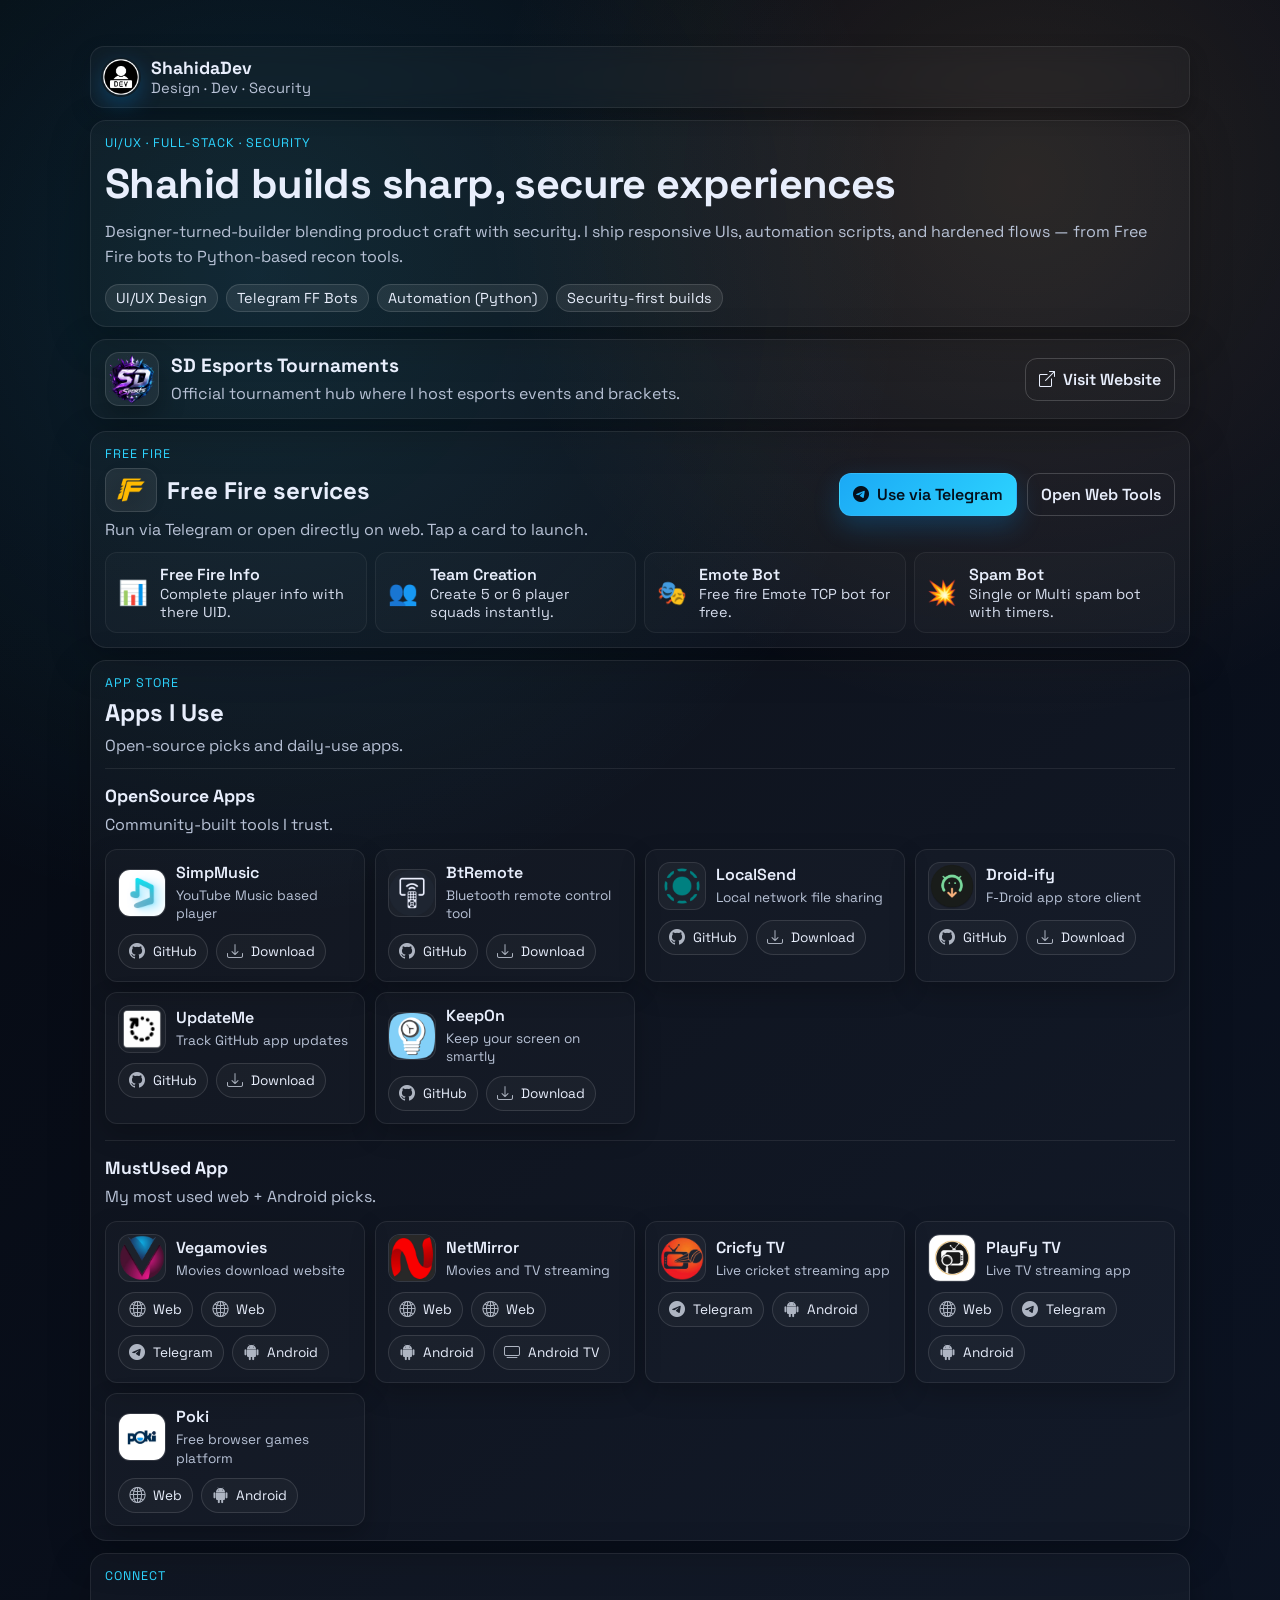
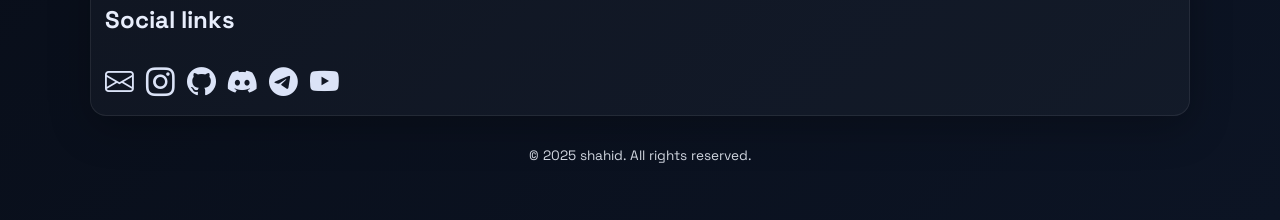
==== commit b665ac12: "a" ====
--- a/index.html
+++ b/index.html
@@ -41,6 +41,21 @@
             <span class="chip">Automation (Python)</span>
             <span class="chip">Security-first builds</span>
           </div>
+        </div>
+      </section>
+
+      <section class="panel esports">
+        <div class="esports-card">
+          <div class="esports-logo">
+            <img src="assets/images/sd-esports.png" alt="SD Esports logo">
+          </div>
+          <div class="esports-copy">
+            <h2>SD Esports Tournaments</h2>
+            <p class="muted">Official tournament hub where I host esports events and brackets.</p>
+          </div>
+          <a class="btn ghost" href="https://sd-esports.win" target="_blank" rel="noopener noreferrer">
+            <i class="bi bi-box-arrow-up-right"></i>Visit Website
+          </a>
         </div>
       </section>
 
--- a/assets/css/style.css
+++ b/assets/css/style.css
@@ -307,6 +307,44 @@
   font-size: 0.9em;
 }
 
+.esports {
+  padding: 12px 14px;
+}
+
+.esports-card {
+  display: flex;
+  align-items: center;
+  gap: 12px;
+  flex-wrap: wrap;
+}
+
+.esports-logo {
+  width: 54px;
+  height: 54px;
+  border-radius: 14px;
+  display: grid;
+  place-items: center;
+  overflow: hidden;
+  background: rgba(255, 255, 255, 0.06);
+  border: 1px solid rgba(255, 255, 255, 0.12);
+  box-shadow: 0 12px 26px rgba(0, 0, 0, 0.26);
+}
+
+.esports-logo img {
+  width: 100%;
+  height: 100%;
+  object-fit: cover;
+}
+
+.esports-copy {
+  flex: 1 1 220px;
+}
+
+.esports-copy h2 {
+  margin: 0 0 4px;
+  font-size: 1.2rem;
+}
+
 .appstore-grid {
   display: grid;
   grid-template-columns: 1fr;
@@ -322,7 +360,7 @@
   gap: 12px;
 }
 
-.appstore-block + .appstore-block {
+.appstore-block {
   border-top: 1px solid rgba(255, 255, 255, 0.08);
   padding-top: 16px;
 }
@@ -418,9 +456,15 @@
   background: rgba(45, 212, 255, 0.1);
 }
 
-.app-btn img {
-  width: 18px;
-  height: 18px;
+.app-btn i {
+  font-size: 1rem;
+  color: rgba(232, 238, 252, 0.72);
+  transition: color 0.2s ease, transform 0.2s ease;
+}
+
+.app-btn:hover i {
+  color: var(--accent);
+  transform: translateY(-1px);
 }
 
 .btn {
